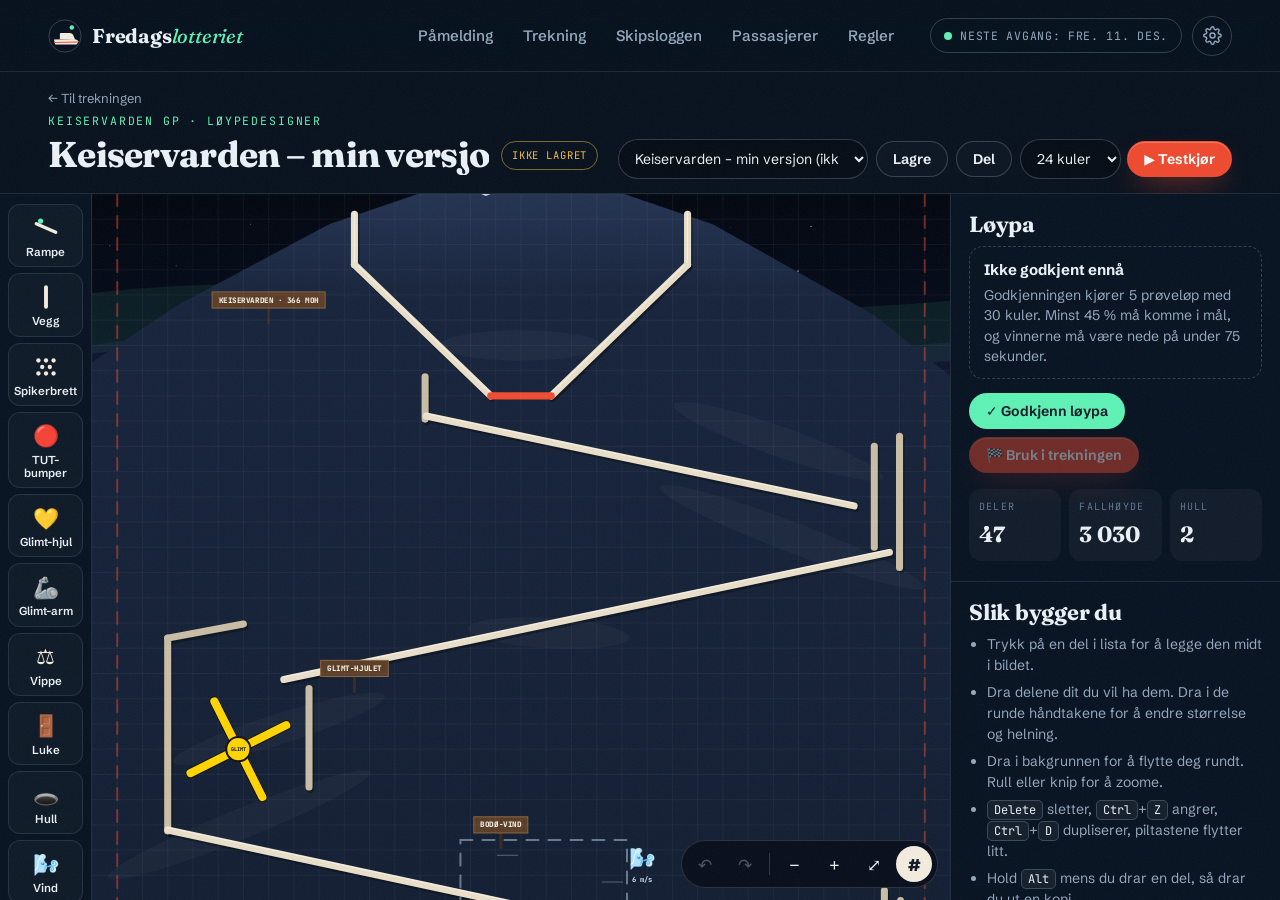
==== designer.html @ 79f38fd7 "Glimt-armen, hjul i takt, hjul uten nav og ingen grenser på deler - Ingen grenser på antall deler i " ====
<!doctype html>
<html lang="nb">
<head>
<meta charset="utf-8">
<meta name="viewport" content="width=device-width, initial-scale=1">
<title>Løypedesigner · Fredagslotteriet</title>
<meta name="theme-color" content="#07111d">
<link rel="icon" href="data:image/svg+xml,%3Csvg xmlns='http://www.w3.org/2000/svg' viewBox='0 0 64 64'%3E%3Crect width='64' height='64' rx='16' fill='%2307111d'/%3E%3Cpath d='M8 40 L52 39 Q58 40 60 44 L56 50 L10 50 Z' fill='%23f3ecdf'/%3E%3Cpath d='M20 39 L20 28 Q20 26 22 26 L42 26 Q46 26 49 30 L52 39 Z' fill='%23f3ecdf'/%3E%3Cpath d='M8 45 L59 44 L58 46 L8 47 Z' fill='%23ee4a2f'/%3E%3Ccircle cx='46' cy='15' r='5' fill='%235ef2b5'/%3E%3C/svg%3E">
<link rel="preconnect" href="https://fonts.googleapis.com">
<link rel="preconnect" href="https://fonts.gstatic.com" crossorigin>
<link rel="stylesheet" href="https://fonts.googleapis.com/css2?family=Fraunces:ital,opsz,wght,SOFT,WONK@0,9..144,100..900,0..100,0..1;1,9..144,100..900,0..100,0..1&family=JetBrains+Mono:wght@400;500;700&family=Schibsted+Grotesk:ital,wght@0,400..900;1,400..900&display=swap">
<link rel="stylesheet" href="css/base.css?v=11">
<link rel="stylesheet" href="css/designer.css?v=11">
</head>
<body data-page="designer">
<div class="grain" aria-hidden="true"></div>
<header class="topbar" id="topbar"></header>

<main class="dz-page">
  <div class="dz-bar">
    <div class="dz-title">
      <a class="dz-back" href="trekning.html">← Til trekningen</a>
      <p class="eyebrow">Keiservarden GP · løypedesigner</p>
      <div class="dz-name-row">
        <input class="dz-name" id="dzName" type="text" maxlength="40" spellcheck="false" autocomplete="off" aria-label="Navn på løypa">
        <span class="dz-state" id="dzState"></span>
      </div>
    </div>
    <div class="dz-acts">
      <select class="dz-select dz-open" id="dzOpen" aria-label="Åpne en løype"></select>
      <button class="btn btn-ghost btn-small" id="dzSave" type="button">Lagre</button>
      <button class="btn btn-ghost btn-small" id="dzShare" type="button">Del</button>
      <span class="dz-run">
        <select class="dz-select" id="dzN" aria-label="Antall kuler i testkjøringen"><option value="12">12 kuler</option><option value="24" selected>24 kuler</option><option value="40">40 kuler</option><option value="60">60 kuler</option></select>
        <button class="btn btn-primary btn-small" id="dzTest" type="button">▶ Testkjør</button>
      </span>
    </div>
  </div>

  <div class="dz-main">
    <nav class="dz-pal" id="dzPal" aria-label="Deler du kan legge til"></nav>
    <div class="dz-stage" id="dzStage">
      <canvas class="dz-canvas" id="dzCanvas" aria-label="Løypa – dra for å flytte deler"></canvas>
      <div class="dz-hud" id="dzHud" hidden></div>
      <div class="dz-tools" role="toolbar" aria-label="Verktøy">
        <button type="button" class="dz-tb" id="dzUndo" title="Angre (Ctrl+Z)" aria-label="Angre">↶</button>
        <button type="button" class="dz-tb" id="dzRedo" title="Gjør om (Ctrl+Y)" aria-label="Gjør om">↷</button>
        <span class="dz-tsep" aria-hidden="true"></span>
        <button type="button" class="dz-tb" data-z="out" title="Zoom ut" aria-label="Zoom ut">−</button>
        <button type="button" class="dz-tb" data-z="in" title="Zoom inn" aria-label="Zoom inn">+</button>
        <button type="button" class="dz-tb" data-z="fit" title="Vis hele løypa" aria-label="Vis hele løypa">⤢</button>
        <button type="button" class="dz-tb is-on" id="dzSnap" title="Fest til rutenett" aria-label="Fest til rutenett" aria-pressed="true">#</button>
      </div>
      <div class="dz-msg" id="dzMsg" hidden></div>
    </div>
    <aside class="dz-panel" id="dzPanel" aria-live="polite"></aside>
  </div>
</main>

<dialog class="dlg" id="shareDlg"><form method="dialog" class="dlg-body">
  <h3>Del løypa</h3>
  <p class="dz-dlg-p">Send lenken til en kollega. Den åpner løypa i løypedesigneren, og de kan lagre sin egen kopi.</p>
  <label class="field"><span class="field-label">Lenke til «<span id="shareName"></span>»</span><textarea class="field-input dz-code" id="shareCode" rows="3" readonly></textarea></label>
  <div class="dlg-btns dz-dlg-btns"><button type="button" class="btn btn-primary btn-small" id="shareCopy">Kopier lenken</button></div>
  <h4 class="dz-dlg-h">Åpne en løype du har fått</h4>
  <label class="field"><span class="field-label">Lim inn lenke eller kode</span><textarea class="field-input dz-code" id="importCode" rows="3" placeholder="…#l=KGP1.…"></textarea></label>
  <div class="dlg-btns"><button class="btn btn-ghost btn-small" value="cancel" type="submit" formnovalidate>Lukk</button><button type="button" class="btn btn-ghost btn-small" id="importGo">Åpne løypa</button></div>
</form></dialog>

<script src="js/util.js?v=11" defer></script>
<script src="js/store.js?v=11" defer></script>
<script src="js/events.js?v=11" defer></script>
<script src="js/keiser-physics.js?v=11" defer></script>
<script src="js/keiser-draw.js?v=11" defer></script>
<script src="js/shell.js?v=11" defer></script>
<script src="js/pages/designer.js?v=11" defer></script>
</body>
</html>
---- css/base.css ----
/* ==========================================================================
   Fredagslotteriet – felles: tokens, typografi, knapper, skjema, toppmeny, sidehoder, bunntekst, dialoger
   ========================================================================== */
:root {
  --bg: #07111d;
  --bg-2: #0b1a2a;
  --bg-3: #10233a;
  --line: rgba(201, 222, 240, .12);
  --line-2: rgba(201, 222, 240, .22);
  --text: #eaf1f7;
  --muted: #93a8bd;
  --dim: #5f7891;
  --paper: #f3ecdf;
  --paper-2: #e6dcc8;
  --ink: #0f1b29;
  --ink-2: #4a5866;
  --red: #ee4a2f;
  --red-2: #c9381f;
  --sun: #f6bd47;
  --aurora: #5ef2b5;
  --aurora-2: #8a7dff;
  --rose: #f29b8f;
  --ok: #3fd69a;
  --paid: #15905d;
  --r: 18px;
  --ff-display: "Fraunces", "Iowan Old Style", Georgia, serif;
  --ff-ui: "Schibsted Grotesk", "Segoe UI", system-ui, sans-serif;
  --ff-mono: "JetBrains Mono", ui-monospace, "Cascadia Mono", Consolas, monospace;
  --ease-out: cubic-bezier(.16, 1, .3, 1);
  --wrap: 1240px;
  --gutter: clamp(16px, 4vw, 48px);
  --top: 72px;
  color-scheme: dark;
}
@media (max-width: 820px) { :root { --top: 112px; } }

*, *::before, *::after { box-sizing: border-box; }
html { -webkit-text-size-adjust: 100%; scroll-padding-top: calc(var(--top) + 12px); }
body { margin: 0; min-height: 100vh; display: flex; flex-direction: column; background: var(--bg); color: var(--text); font-family: var(--ff-ui); font-size: 17px; line-height: 1.55; -webkit-font-smoothing: antialiased; overflow-x: hidden; }
main { flex: 1; }
img, svg { display: block; max-width: 100%; }
button, input, select, textarea { font: inherit; color: inherit; }
button { cursor: pointer; }
a { color: inherit; }
code { font-family: var(--ff-mono); font-size: .9em; }
::selection { background: var(--aurora); color: var(--ink); }
:focus-visible { outline: 2px solid var(--aurora); outline-offset: 3px; border-radius: 6px; }
[hidden] { display: none !important; }

.grain { position: fixed; inset: 0; z-index: 100; pointer-events: none; opacity: .05; background-image: url("data:image/svg+xml,%3Csvg xmlns='http://www.w3.org/2000/svg' width='180' height='180'%3E%3Cfilter id='n'%3E%3CfeTurbulence type='fractalNoise' baseFrequency='.85' numOctaves='2' stitchTiles='stitch'/%3E%3C/filter%3E%3Crect width='100%25' height='100%25' filter='url(%23n)'/%3E%3C/svg%3E"); }
.wrap { width: 100%; max-width: var(--wrap); margin: 0 auto; padding: 0 var(--gutter); }
.wrap-narrow { max-width: 920px; }

/* ---------- Knapper ---------- */
.btn { display: inline-flex; align-items: center; justify-content: center; gap: 10px; padding: 14px 22px; border-radius: 999px; border: 1px solid transparent; font-weight: 650; font-size: 16px; line-height: 1; text-decoration: none; white-space: nowrap; transition: transform .25s var(--ease-out), background .2s, color .2s, border-color .2s, box-shadow .2s; }
.btn:active { transform: translateY(1px) scale(.98); }
.btn-primary { background: var(--red); color: #fff; box-shadow: 0 12px 30px -12px rgba(238, 74, 47, .8), inset 0 1px 0 rgba(255, 255, 255, .25); }
.btn-primary:hover { background: #ff5b3e; transform: translateY(-2px); }
.btn-ghost { border-color: var(--line-2); background: rgba(255, 255, 255, .02); }
.btn-ghost:hover { border-color: var(--text); background: rgba(255, 255, 255, .06); }
.btn-aurora { background: var(--aurora); color: var(--ink); }
.btn-aurora:hover { background: #8ff7cd; }
.btn-block { width: 100%; }
.btn-small { padding: 10px 16px; font-size: 14px; }
.btn[disabled] { opacity: .45; pointer-events: none; }
.link-btn { background: none; border: 0; padding: 4px 0; color: var(--muted); font-size: 14px; text-decoration: underline; text-underline-offset: 3px; text-decoration-color: var(--line-2); }
.link-btn:hover { color: var(--text); }
.link-btn.danger:hover { color: var(--red); }

/* ---------- Skjema ---------- */
.card { background: linear-gradient(180deg, rgba(255, 255, 255, .045), rgba(255, 255, 255, .015)); border: 1px solid var(--line); border-radius: var(--r); padding: 24px; }
.field { display: block; border: 0; padding: 0; margin: 0 0 20px; min-width: 0; }
.field-label { display: block; margin-bottom: 8px; padding: 0; font-family: var(--ff-mono); font-size: 11.5px; letter-spacing: .14em; text-transform: uppercase; color: var(--muted); }
.field-input { width: 100%; padding: 13px 15px; border-radius: 12px; border: 1px solid var(--line-2); background: rgba(0, 0, 0, .25); font-size: 17px; outline: none; transition: border-color .2s, box-shadow .2s; }
.field-input:focus { border-color: var(--aurora); box-shadow: 0 0 0 4px rgba(94, 242, 181, .15); }
.field-input::placeholder { color: var(--dim); }
.field-input.shake { animation: inputShake .4s; border-color: var(--red); }
@keyframes inputShake { 20%, 60% { transform: translateX(-6px); } 40%, 80% { transform: translateX(6px); } }
.seg { display: flex; padding: 3px; border-radius: 999px; background: rgba(15, 27, 41, .08); }
.seg button { min-width: 34px; padding: 6px 11px; border: 0; border-radius: 999px; background: transparent; font-family: var(--ff-mono); font-size: 13px; font-weight: 700; color: var(--ink-2); }
.seg button.on { background: var(--ink); color: var(--paper); }
.x-btn { width: 34px; height: 34px; display: grid; place-items: center; border: 0; border-radius: 50%; background: transparent; color: var(--muted); font-size: 20px; line-height: 1; }
.x-btn:hover { background: rgba(238, 74, 47, .14); color: var(--red); }
.av { display: grid; place-items: center; flex: none; width: 22px; height: 22px; border-radius: 50%; color: #fff; font-family: var(--ff-mono); font-size: 10px; font-weight: 700; text-shadow: 0 1px 1px rgba(0, 0, 0, .25); }

/* ---------- Toppmeny ---------- */
.topbar { position: fixed; inset: 0 0 auto 0; z-index: 50; min-height: var(--top); display: flex; align-items: center; gap: 22px; padding: 12px var(--gutter); border-bottom: 1px solid transparent; transition: background .3s, border-color .3s; }
.topbar.is-scrolled, body:not([data-page="hjem"]) .topbar { background: rgba(7, 17, 29, .82); -webkit-backdrop-filter: blur(14px) saturate(1.3); backdrop-filter: blur(14px) saturate(1.3); border-color: var(--line); }
.brand { display: flex; align-items: center; gap: 10px; flex: none; text-decoration: none; font-family: var(--ff-display); font-weight: 700; font-size: 20px; letter-spacing: -.01em; color: var(--text); }
.brand em { font-style: italic; font-weight: 450; color: var(--aurora); }
.brand-mark { width: 34px; height: 34px; color: var(--text); }
.nav { display: flex; gap: 2px; margin-left: auto; }
.nav a { padding: 9px 14px; border-radius: 999px; text-decoration: none; font-size: 15px; font-weight: 550; color: var(--muted); white-space: nowrap; transition: color .2s, background .2s; }
.nav a:hover { color: var(--text); background: rgba(255, 255, 255, .07); }
.nav a.is-active { color: var(--ink); background: var(--paper); }
.topbar-right { display: flex; align-items: center; gap: 10px; flex: none; }
.next-pill { display: flex; align-items: center; gap: 8px; padding: 8px 13px; border: 1px solid var(--line-2); border-radius: 999px; font-family: var(--ff-mono); font-size: 11.5px; letter-spacing: .06em; text-transform: uppercase; color: var(--muted); white-space: nowrap; }
.next-pill .dot { width: 8px; height: 8px; border-radius: 50%; background: var(--aurora); animation: pulse 2s infinite; }
.next-pill.is-today { color: var(--text); border-color: rgba(94, 242, 181, .5); }
@keyframes pulse { 0% { box-shadow: 0 0 0 0 rgba(94, 242, 181, .55); } 70% { box-shadow: 0 0 0 10px rgba(94, 242, 181, 0); } 100% { box-shadow: 0 0 0 0 rgba(94, 242, 181, 0); } }
.icon-btn { width: 40px; height: 40px; display: grid; place-items: center; border-radius: 50%; border: 1px solid var(--line-2); background: transparent; color: var(--muted); transition: color .2s, border-color .2s, transform .4s var(--ease-out); }
.icon-btn:hover { color: var(--text); border-color: var(--text); transform: rotate(45deg); }
@media (max-width: 1180px) { .next-pill { display: none; } }
@media (max-width: 820px) {
  .topbar { flex-wrap: wrap; gap: 8px 12px; padding-bottom: 10px; }
  .topbar-right { margin-left: auto; }
  .nav { order: 3; width: calc(100% + var(--gutter) * 2); margin: 0 calc(var(--gutter) * -1); padding: 0 var(--gutter); overflow-x: auto; scrollbar-width: none; }
  .nav::-webkit-scrollbar { display: none; }
  .nav a { padding: 8px 12px; font-size: 14.5px; }
}

/* ---------- Sidehoder ---------- */
.page { padding: calc(var(--top) + clamp(28px, 5vw, 64px)) 0 clamp(56px, 8vw, 96px); }
.page-head { margin-bottom: clamp(26px, 4vw, 44px); max-width: 760px; }
.eyebrow { margin: 0 0 14px; font-family: var(--ff-mono); font-size: 12.5px; letter-spacing: .16em; text-transform: uppercase; color: var(--aurora); }
.page-title { margin: 0; font-family: var(--ff-display); font-weight: 750; font-size: clamp(44px, 7vw, 92px); line-height: .92; letter-spacing: -.035em; font-variation-settings: "opsz" 144, "SOFT" 20; }
.page-title em { font-style: italic; font-weight: 350; color: var(--aurora); font-variation-settings: "opsz" 144, "SOFT" 100, "WONK" 1; }
.page-lede { margin: 18px 0 0; max-width: 56ch; font-size: clamp(16px, 1.5vw, 19px); color: var(--muted); }
.page-lede b { color: var(--text); }
.page-lede a { color: var(--aurora); text-underline-offset: 3px; }
.empty { padding: 32px 24px; margin-bottom: 18px; text-align: center; border: 1px dashed var(--line-2); border-radius: var(--r); color: var(--muted); }
.empty b { display: block; margin-bottom: 4px; font-family: var(--ff-display); font-size: 24px; font-weight: 600; color: var(--text); }
.empty a { color: var(--aurora); }
.empty-small { padding: 18px; font-size: 14px; }

/* ---------- Bunntekst ---------- */
.footer { padding: 56px 0 36px; border-top: 1px solid var(--line); overflow: hidden; }
.footer-mark { margin: 0; font-family: var(--ff-display); font-weight: 800; font-size: clamp(50px, 12vw, 180px); line-height: .82; letter-spacing: -.05em; white-space: nowrap; color: transparent; -webkit-text-stroke: 1.5px rgba(234, 241, 247, .18); }
.footer-row { display: flex; flex-wrap: wrap; justify-content: space-between; gap: 20px; margin-top: 30px; font-size: 14px; color: var(--dim); }
.footer-row p { margin: 0; max-width: 46ch; }

/* ---------- Dialoger & toasts ---------- */
.dlg { padding: 0; width: min(580px, calc(100vw - 32px)); border: 1px solid var(--line-2); border-radius: 22px; background: var(--bg-2); color: var(--text); box-shadow: 0 40px 100px -20px rgba(0, 0, 0, .85); }
.dlg::backdrop { background: rgba(3, 8, 14, .72); -webkit-backdrop-filter: blur(6px); backdrop-filter: blur(6px); }
.dlg[open] { animation: dlgIn .35s var(--ease-out); }
@keyframes dlgIn { from { opacity: 0; transform: translateY(14px) scale(.98); } }
.dlg-body { padding: 28px; }
.dlg h3 { margin: 0 0 22px; font-family: var(--ff-display); font-size: 32px; line-height: 1; letter-spacing: -.02em; }
.dlg-grid { display: grid; grid-template-columns: 1fr 1fr; gap: 0 16px; }
.field-wide { grid-column: 1 / -1; }
.check { display: flex; gap: 12px; align-items: flex-start; margin-bottom: 12px; color: var(--muted); cursor: pointer; }
.check input { width: 20px; height: 20px; margin: 2px 0 0; accent-color: var(--aurora); flex: none; }
.dlg-foot { display: flex; flex-wrap: wrap; justify-content: space-between; align-items: center; gap: 16px; margin-top: 10px; }
.dlg-btns { display: flex; gap: 10px; justify-content: flex-end; }
.dlg-small { width: min(440px, calc(100vw - 32px)); }
.dlg-small p { margin: -8px 0 24px; color: var(--muted); }
@media (max-width: 520px) { .dlg-grid { grid-template-columns: 1fr; } }
.toasts { position: fixed; left: 50%; bottom: 24px; z-index: 200; transform: translateX(-50%); display: flex; flex-direction: column; align-items: center; gap: 8px; width: max-content; max-width: calc(100vw - 32px); pointer-events: none; }
.toast { padding: 12px 18px; border-radius: 18px; background: var(--paper); color: var(--ink); font-weight: 650; font-size: 15px; text-align: center; box-shadow: 0 20px 40px -12px rgba(0, 0, 0, .6); animation: toastIn .4s var(--ease-out); }
.toast.out { animation: toastOut .3s ease forwards; }
@keyframes toastIn { from { opacity: 0; transform: translateY(16px) scale(.96); } }
@keyframes toastOut { to { opacity: 0; transform: translateY(8px); } }

/* Animasjoner som deles av spillet og forsiden */
.aurora { position: absolute; left: -20%; width: 140%; height: 46%; filter: blur(36px); opacity: .7; will-change: transform, opacity; pointer-events: none; }
.aurora.a1 { top: 4%; background: radial-gradient(55% 55% at 30% 60%, rgba(94, 242, 181, .8), transparent 70%), radial-gradient(40% 40% at 68% 42%, rgba(94, 242, 181, .45), transparent 70%); animation: aur1 19s ease-in-out infinite alternate; }
.aurora.a2 { top: -2%; background: radial-gradient(45% 50% at 72% 50%, rgba(138, 125, 255, .55), transparent 70%), radial-gradient(35% 45% at 18% 40%, rgba(80, 200, 255, .3), transparent 70%); animation: aur2 26s ease-in-out infinite alternate; }
.aurora.a3 { top: 10%; height: 34%; filter: blur(5px); opacity: .45; background: repeating-linear-gradient(90deg, rgba(94, 242, 181, 0) 0 16px, rgba(130, 255, 205, .38) 16px 19px, rgba(94, 242, 181, 0) 19px 34px); -webkit-mask-image: radial-gradient(60% 60% at 40% 55%, #000 30%, transparent 75%); mask-image: radial-gradient(60% 60% at 40% 55%, #000 30%, transparent 75%); animation: aur3 13s ease-in-out infinite alternate; }
@keyframes aur1 { 0% { transform: translate3d(-5%, 0, 0) skewX(-10deg) scaleY(.85); } 100% { transform: translate3d(6%, 4%, 0) skewX(12deg) scaleY(1.15); } }
@keyframes aur2 { 0% { transform: translate3d(6%, 2%, 0) skewX(8deg) scaleY(1.1); opacity: .45; } 100% { transform: translate3d(-6%, 0, 0) skewX(-10deg) scaleY(.9); opacity: .75; } }
@keyframes aur3 { 0% { transform: translate3d(-6%, 0, 0) skewX(-22deg) scaleY(.8); opacity: .25; } 100% { transform: translate3d(6%, 3%, 0) skewX(14deg) scaleY(1.25); opacity: .6; } }
/* SVG-detaljer på hurtigbåten (brukes både på forsiden og i spillet) */
.b-name { font: 700 13px var(--ff-mono); letter-spacing: .3em; fill: #132539; }
.b-port { font: 700 9px var(--ff-mono); letter-spacing: .2em; fill: #132539; opacity: .7; }
.b-flag { transform-box: fill-box; transform-origin: left center; animation: flag 1.3s ease-in-out infinite alternate; }
@keyframes flag { from { transform: skewY(-5deg) scaleX(.94); } to { transform: skewY(4deg) scaleX(1); } }
.b-radar { transform-box: fill-box; transform-origin: center; animation: radar 2.6s linear infinite; }
@keyframes radar { 0% { transform: scaleX(1); } 25% { transform: scaleX(.08); } 50% { transform: scaleX(1); } 75% { transform: scaleX(.08); } 100% { transform: scaleX(1); } }
.b-blink { animation: blink 1.8s steps(1) infinite; }
@keyframes blink { 50% { opacity: .15; } }
.twinkle { animation: twinkle 3.2s ease-in-out infinite; }
@keyframes twinkle { 50% { opacity: .2; } }
.wake-dash { animation: wakeDash .9s linear infinite; }
@keyframes wakeDash { to { stroke-dashoffset: 60; } }
.fig-ini { font: 700 11px var(--ff-mono); letter-spacing: -.02em; }
.swim-arm { transform-box: fill-box; transform-origin: 0% 100%; animation: swimWave .45s ease-in-out infinite alternate; }
@keyframes swimWave { from { transform: rotate(-18deg); } to { transform: rotate(16deg); } }
@keyframes rowIn { from { opacity: 0; transform: translateY(-10px) scale(.98); } }

@media (prefers-reduced-motion: reduce) {
  .aurora, .next-pill .dot { animation: none !important; }
}
---- css/designer.css ----
/* ==========================================================================
   Løypedesigneren for Keiservarden GP: verktøylinje, delepalett, lerret, panel
   ========================================================================== */
.dz-page { display: flex; flex-direction: column; height: 100vh; height: 100dvh; min-height: 0; max-height: 100vh; max-height: 100dvh; padding-top: var(--top); }
.dz-bar { flex: none; display: flex; flex-wrap: wrap; align-items: flex-end; justify-content: space-between; gap: 12px 20px; padding: 12px var(--gutter) 14px; border-bottom: 1px solid var(--line); }
.dz-title { flex: 1 1 320px; min-width: 0; }
.dz-back { display: inline-block; margin-bottom: 4px; font-size: 13px; color: var(--muted); text-decoration: none; }
.dz-back:hover { color: var(--text); }
.dz-title .eyebrow { margin: 0 0 2px; font-size: 11.5px; }
.dz-name-row { display: flex; align-items: center; gap: 12px; min-width: 0; }
.dz-name { flex: 0 1 auto; min-width: 0; width: min(100%, 540px); padding: 2px 0; border: 0; border-bottom: 2px dashed transparent; background: transparent; font-family: var(--ff-display); font-size: clamp(24px, 2.8vw, 36px); font-weight: 750; letter-spacing: -.02em; line-height: 1.15; outline: none; }
.dz-name:hover { border-bottom-color: var(--line-2); }
.dz-name:focus { border-bottom-color: var(--aurora); }
.dz-state { flex: none; padding: 5px 10px; border-radius: 999px; border: 1px solid var(--line-2); font-family: var(--ff-mono); font-size: 10.5px; letter-spacing: .08em; text-transform: uppercase; color: var(--muted); white-space: nowrap; }
.dz-state.is-ok { border-color: rgba(94, 242, 181, .5); color: var(--aurora); }
.dz-state.is-dirty { border-color: rgba(246, 189, 71, .5); color: var(--sun); }
.dz-acts { display: flex; flex-wrap: wrap; align-items: center; gap: 8px; }
.dz-select { max-width: 250px; padding: 9px 12px; border-radius: 999px; border: 1px solid var(--line-2); background: rgba(0, 0, 0, .25); font-size: 14px; }
.dz-select option, .dz-select optgroup { background: var(--bg-2); color: var(--text); }
.dz-run { display: inline-flex; align-items: center; gap: 6px; }

.dz-main { flex: 1; min-height: 0; display: grid; grid-template-columns: 92px minmax(0, 1fr) 330px; grid-template-rows: minmax(0, 1fr); }
.dz-pal { min-height: 0; overflow-y: auto; display: flex; flex-direction: column; gap: 6px; padding: 10px 8px; border-right: 1px solid var(--line); background: #071221; scrollbar-width: thin; scrollbar-color: var(--line-2) transparent; }
.dz-pal button { display: flex; flex-direction: column; align-items: center; gap: 3px; padding: 8px 4px 7px; overflow-wrap: anywhere; text-align: center; border-radius: 12px; border: 1px solid var(--line); background: rgba(255, 255, 255, .03); color: var(--text); font-size: 11.5px; font-weight: 600; line-height: 1.15; transition: border-color .2s, background .2s, transform .2s; }
.dz-pal button:hover { border-color: var(--aurora); background: rgba(94, 242, 181, .08); }
.dz-pal button:active { transform: scale(.95); }
.dz-ico { display: grid; place-items: center; width: 30px; height: 30px; font-size: 21px; line-height: 1; color: var(--paper); }
.dz-ico svg, .dz-piece-ico svg { width: 26px; height: 26px; }

.dz-stage { position: relative; min-width: 0; min-height: 0; overflow: hidden; background: #02060f; }
.dz-canvas { position: absolute; inset: 0; width: 100%; height: 100%; touch-action: none; cursor: grab; }
.dz-tools { position: absolute; right: 12px; bottom: 12px; z-index: 3; display: flex; align-items: center; gap: 4px; padding: 5px; border-radius: 999px; background: rgba(3, 9, 20, .72); border: 1px solid rgba(255, 255, 255, .14); -webkit-backdrop-filter: blur(8px); backdrop-filter: blur(8px); }
.dz-tb { width: 36px; height: 36px; display: grid; place-items: center; border-radius: 50%; border: 0; background: transparent; color: var(--text); font-size: 17px; line-height: 1; }
.dz-tb:hover { background: rgba(255, 255, 255, .1); }
.dz-tb:disabled { opacity: .3; pointer-events: none; }
.dz-tb.is-on { background: var(--paper); color: var(--ink); font-weight: 800; }
.dz-tsep { width: 1px; height: 22px; margin: 0 2px; background: rgba(255, 255, 255, .16); }
.dz-hud { position: absolute; left: 12px; top: 12px; z-index: 3; display: flex; flex-wrap: wrap; align-items: center; gap: 6px; max-width: calc(100% - 24px); padding: 5px; border-radius: 22px; background: rgba(3, 9, 20, .78); border: 1px solid rgba(255, 255, 255, .14); -webkit-backdrop-filter: blur(8px); backdrop-filter: blur(8px); }
.dz-clock { min-width: 76px; padding: 0 10px; font-family: var(--ff-mono); font-size: 15px; font-weight: 700; color: var(--sun); font-variant-numeric: tabular-nums; }
.dz-speed { display: flex; padding: 2px; border-radius: 999px; background: rgba(255, 255, 255, .06); }
.dz-speed button, .dz-hb { padding: 7px 11px; border: 0; border-radius: 999px; background: transparent; color: var(--muted); font-family: var(--ff-mono); font-size: 12.5px; font-weight: 700; }
.dz-speed button.on, .dz-hb.on { background: var(--paper); color: var(--ink); }
.dz-hb { font-family: var(--ff-ui); font-size: 13px; color: var(--text); }
.dz-hb:hover:not(.on) { background: rgba(255, 255, 255, .1); }
.dz-msg { position: absolute; inset: 0; z-index: 4; display: grid; place-items: center; padding: 20px; background: rgba(2, 6, 15, .6); text-align: center; font-family: var(--ff-display); font-size: clamp(22px, 3vw, 32px); font-weight: 700; }

.dz-panel { min-height: 0; overflow-y: auto; border-left: 1px solid var(--line); background: #071221; scrollbar-width: thin; scrollbar-color: var(--line-2) transparent; }
.dz-sec { padding: 18px 18px 20px; border-bottom: 1px solid var(--line); }
.dz-sec-end { border-bottom: 0; }
.dz-h { margin: 0 0 10px; font-family: var(--ff-display); font-size: 22px; font-weight: 700; letter-spacing: -.01em; line-height: 1.1; }
.dz-piece { display: flex; gap: 12px; margin-bottom: 16px; }
.dz-piece-ico { flex: none; display: grid; place-items: center; width: 46px; height: 46px; border-radius: 14px; background: rgba(255, 255, 255, .06); font-size: 24px; line-height: 1; color: var(--paper); }
.dz-piece .dz-h { margin-bottom: 4px; }
.dz-piece p, .dz-note { margin: 0; font-size: 14px; line-height: 1.45; color: var(--muted); }
.dz-note { margin-bottom: 14px; }
.dz-field { display: block; margin: 0 0 14px; }
.dz-field > span { display: flex; justify-content: space-between; gap: 10px; margin-bottom: 6px; font-family: var(--ff-mono); font-size: 11px; letter-spacing: .12em; text-transform: uppercase; color: var(--muted); }
.dz-field output { color: var(--text); letter-spacing: 0; }
.dz-field input[type="range"] { width: 100%; accent-color: var(--aurora); }
.dz-field .field-input { padding: 10px 12px; font-size: 15px; }
.dz-seg { display: flex; padding: 3px; border-radius: 999px; background: rgba(255, 255, 255, .06); }
.dz-seg button { flex: 1; padding: 8px 10px; border: 0; border-radius: 999px; background: transparent; color: var(--muted); font-size: 14px; font-weight: 650; }
.dz-seg button.on { background: var(--paper); color: var(--ink); }
.dz-pos { margin: 0 0 14px; font-family: var(--ff-mono); font-size: 11.5px; line-height: 1.5; color: var(--dim); }
.dz-pos .warn { color: var(--sun); }
.dz-btns { display: flex; flex-wrap: wrap; gap: 8px; }
.dz-del:hover { border-color: var(--red); color: var(--red); }
.dz-check { position: relative; overflow: hidden; display: grid; gap: 4px; margin-bottom: 14px; padding: 12px 14px; border-radius: 14px; border: 1px dashed var(--line-2); font-size: 14px; line-height: 1.45; color: var(--muted); }
.dz-check b { font-size: 15px; color: var(--text); }
.dz-check.is-ok { border: 1px solid rgba(94, 242, 181, .45); background: rgba(94, 242, 181, .08); }
.dz-check.is-ok b { color: var(--aurora); }
.dz-check.is-bad { border: 1px solid rgba(238, 74, 47, .5); background: rgba(238, 74, 47, .08); }
.dz-check.is-bad b { color: #ff8a73; }
.dz-check.is-run { border-style: solid; border-color: rgba(94, 242, 181, .3); }
.dz-check i { position: absolute; left: 0; bottom: 0; height: 3px; width: calc(var(--p, 0) * 100%); background: var(--aurora); transition: width .3s; }
.dz-check a { color: var(--aurora); }
.dz-causes { display: flex; flex-wrap: wrap; gap: 6px; margin: -4px 0 14px; padding: 0; list-style: none; }
.dz-causes li { padding: 4px 9px; border-radius: 999px; background: rgba(255, 255, 255, .06); font-size: 12.5px; color: var(--muted); }
.dz-causes b { color: var(--text); }
.dz-facts { display: grid; grid-template-columns: repeat(3, 1fr); gap: 8px; margin: 16px 0 0; }
.dz-facts div, .dz-stats div { padding: 10px; border-radius: 12px; background: rgba(255, 255, 255, .04); }
.dz-facts dt { font-family: var(--ff-mono); font-size: 10px; letter-spacing: .12em; text-transform: uppercase; color: var(--dim); }
.dz-facts dd { margin: 2px 0 0; font-family: var(--ff-display); font-size: 22px; font-weight: 700; }
.dz-tips { margin: 0; padding-left: 18px; font-size: 14px; line-height: 1.5; color: var(--muted); }
.dz-tips li + li { margin-top: 6px; }
.dz-panel kbd { padding: 1px 6px; border-radius: 5px; border: 1px solid var(--line-2); background: rgba(255, 255, 255, .05); font-family: var(--ff-mono); font-size: 12px; color: var(--text); }
.dz-stats { display: grid; grid-template-columns: repeat(3, 1fr); gap: 8px; margin-bottom: 14px; }
.dz-stats div { text-align: center; }
.dz-stats b { display: block; font-family: var(--ff-display); font-size: 28px; line-height: 1.05; font-variant-numeric: tabular-nums; }
.dz-stats span { font-family: var(--ff-mono); font-size: 10.5px; letter-spacing: .1em; text-transform: uppercase; color: var(--muted); }
.dz-tlog { list-style: none; margin: 0 0 14px; padding: 0; display: grid; gap: 4px; max-height: 320px; overflow-y: auto; scrollbar-width: thin; }
.dz-tlog li { display: grid; grid-template-columns: 22px minmax(0, 1fr) auto; gap: 8px; padding: 6px 8px; border-radius: 8px; background: rgba(255, 255, 255, .03); font-size: 13px; line-height: 1.35; color: var(--muted); animation: rowIn .35s var(--ease-out); }
.dz-tlog b { color: var(--text); }
.dz-tlog small { font-family: var(--ff-mono); font-size: 11px; color: var(--dim); }
.dz-dlg-p { margin: -8px 0 18px; font-size: 15px; color: var(--muted); }
.dz-dlg-h { margin: 22px 0 12px; font-family: var(--ff-display); font-size: 22px; }
.dz-code { font-family: var(--ff-mono); font-size: 12px; resize: vertical; word-break: break-all; }
.dz-dlg-btns { margin-top: -8px; }

@media (max-width: 1100px) { .dz-main { grid-template-columns: 84px minmax(0, 1fr) 290px; } }
@media (max-width: 860px) {
  .dz-page { height: auto; min-height: 100vh; max-height: none; }
  .dz-main { grid-template-columns: minmax(0, 1fr); grid-template-rows: none; }
  .dz-pal { flex-direction: row; overflow-x: auto; overflow-y: hidden; padding: 8px; border-right: 0; border-bottom: 1px solid var(--line); scrollbar-width: none; }
  .dz-pal::-webkit-scrollbar { display: none; }
  .dz-pal button { flex: none; width: 74px; }
  .dz-stage { height: 62vh; min-height: 340px; }
  .dz-panel { border-left: 0; border-top: 1px solid var(--line); }
  .dz-acts { width: 100%; }
  .dz-open { flex: 1 1 100%; max-width: none; }
  .dz-run { margin-left: auto; }
}
@media (max-width: 520px) {
  .dz-name-row { flex-wrap: wrap; gap: 6px; }
  .dz-tools { right: 8px; bottom: 8px; gap: 2px; }
  .dz-tb { width: 32px; height: 32px; font-size: 15px; }
  .dz-hud { left: 8px; top: 8px; }
}
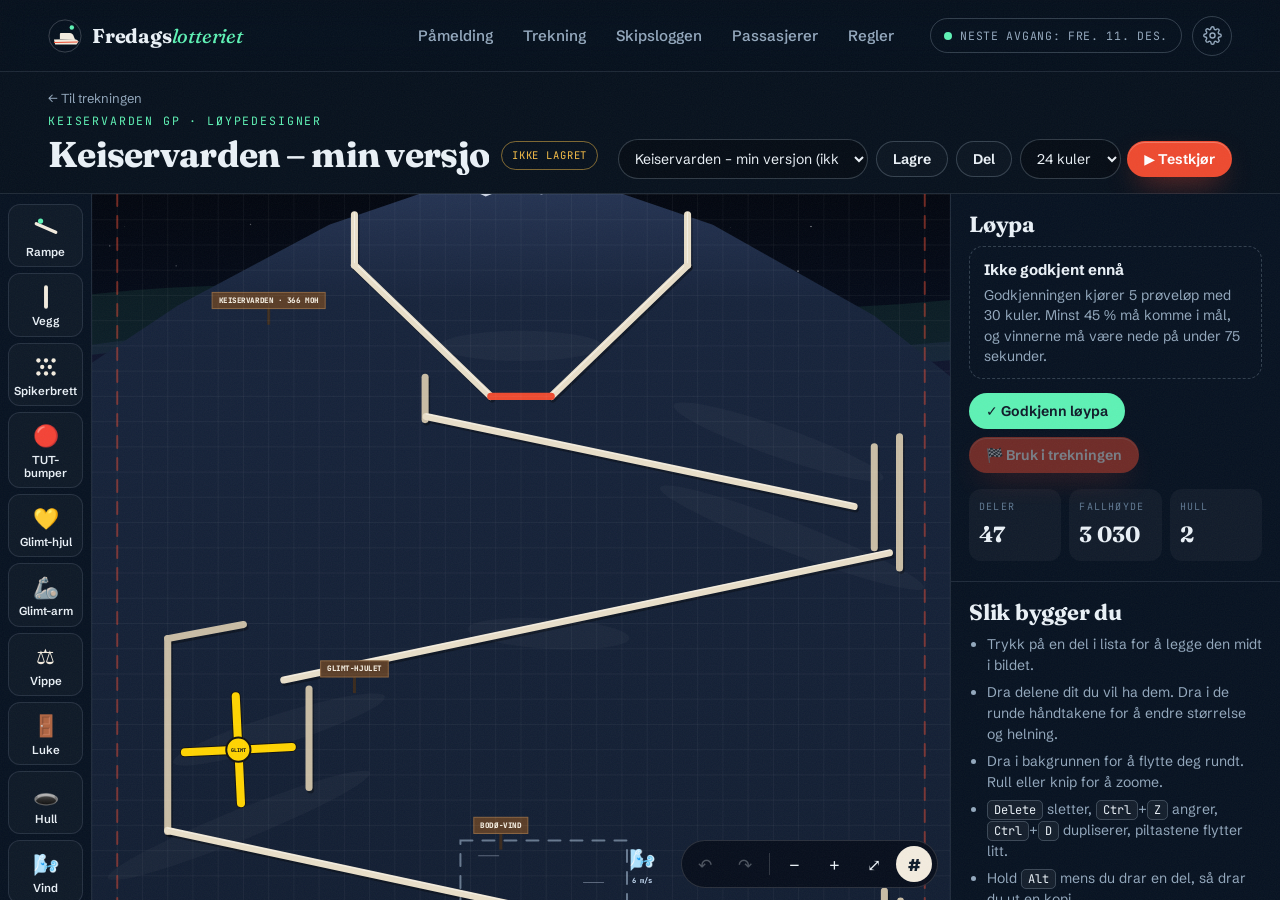
==== commit 9b27d7af: "Killfeed i Keiservarden GP og færre popups - Alle som ryker ut, havner i en killfeed øverst til vens" ====
--- a/designer.html
+++ b/designer.html
@@ -9,8 +9,8 @@
 <link rel="preconnect" href="https://fonts.googleapis.com">
 <link rel="preconnect" href="https://fonts.gstatic.com" crossorigin>
 <link rel="stylesheet" href="https://fonts.googleapis.com/css2?family=Fraunces:ital,opsz,wght,SOFT,WONK@0,9..144,100..900,0..100,0..1;1,9..144,100..900,0..100,0..1&family=JetBrains+Mono:wght@400;500;700&family=Schibsted+Grotesk:ital,wght@0,400..900;1,400..900&display=swap">
-<link rel="stylesheet" href="css/base.css?v=11">
-<link rel="stylesheet" href="css/designer.css?v=11">
+<link rel="stylesheet" href="css/base.css?v=12">
+<link rel="stylesheet" href="css/designer.css?v=12">
 </head>
 <body data-page="designer">
 <div class="grain" aria-hidden="true"></div>
@@ -67,12 +67,12 @@
   <div class="dlg-btns"><button class="btn btn-ghost btn-small" value="cancel" type="submit" formnovalidate>Lukk</button><button type="button" class="btn btn-ghost btn-small" id="importGo">Åpne løypa</button></div>
 </form></dialog>
 
-<script src="js/util.js?v=11" defer></script>
-<script src="js/store.js?v=11" defer></script>
-<script src="js/events.js?v=11" defer></script>
-<script src="js/keiser-physics.js?v=11" defer></script>
-<script src="js/keiser-draw.js?v=11" defer></script>
-<script src="js/shell.js?v=11" defer></script>
-<script src="js/pages/designer.js?v=11" defer></script>
+<script src="js/util.js?v=12" defer></script>
+<script src="js/store.js?v=12" defer></script>
+<script src="js/events.js?v=12" defer></script>
+<script src="js/keiser-physics.js?v=12" defer></script>
+<script src="js/keiser-draw.js?v=12" defer></script>
+<script src="js/shell.js?v=12" defer></script>
+<script src="js/pages/designer.js?v=12" defer></script>
 </body>
 </html>
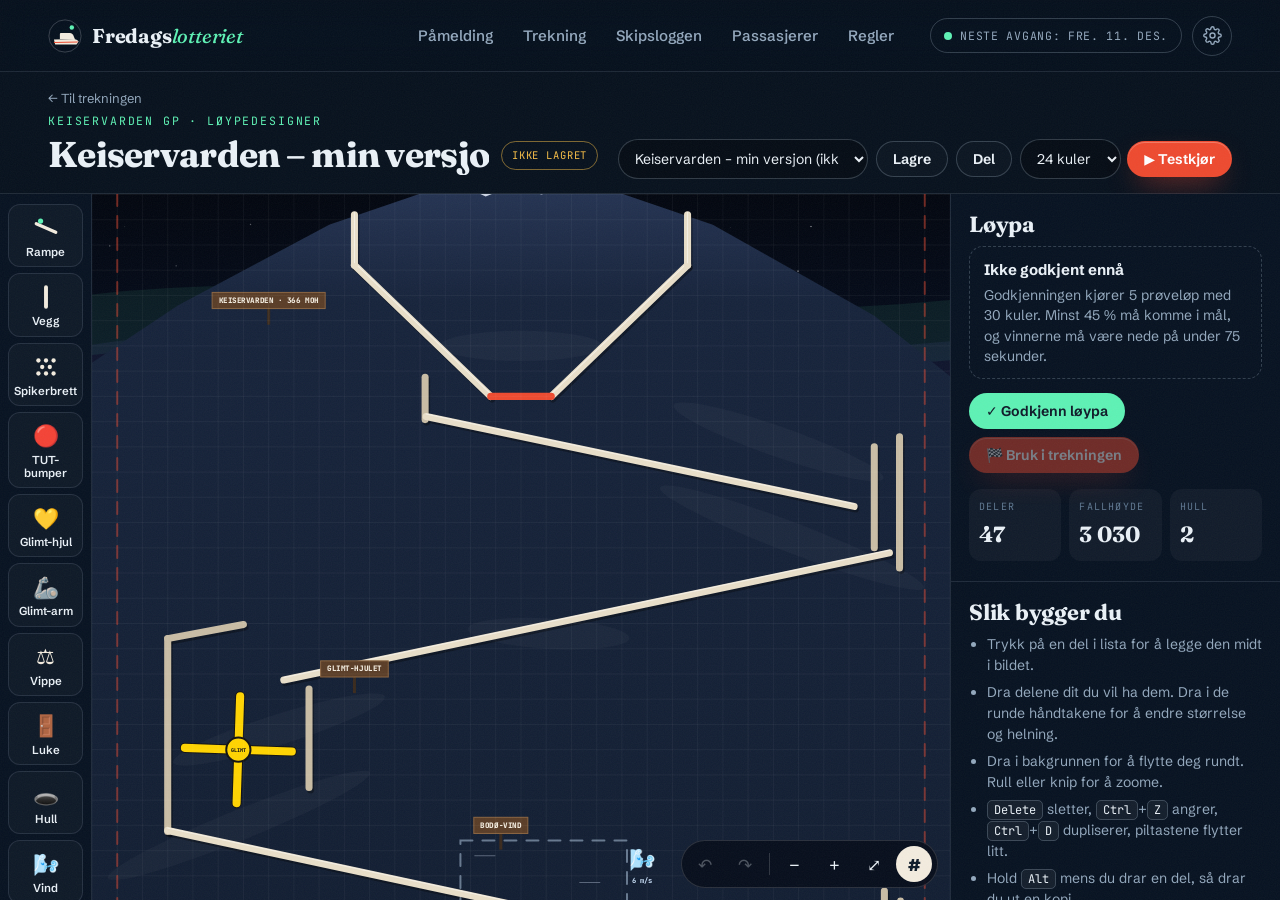
==== commit c0097e44: "Ny del: Sjefen med strålepistol - Sjefen står ved løypa og skyter grønne stråler på nærmeste kule ha" ====
--- a/designer.html
+++ b/designer.html
@@ -9,8 +9,8 @@
 <link rel="preconnect" href="https://fonts.googleapis.com">
 <link rel="preconnect" href="https://fonts.gstatic.com" crossorigin>
 <link rel="stylesheet" href="https://fonts.googleapis.com/css2?family=Fraunces:ital,opsz,wght,SOFT,WONK@0,9..144,100..900,0..100,0..1;1,9..144,100..900,0..100,0..1&family=JetBrains+Mono:wght@400;500;700&family=Schibsted+Grotesk:ital,wght@0,400..900;1,400..900&display=swap">
-<link rel="stylesheet" href="css/base.css?v=12">
-<link rel="stylesheet" href="css/designer.css?v=12">
+<link rel="stylesheet" href="css/base.css?v=13">
+<link rel="stylesheet" href="css/designer.css?v=13">
 </head>
 <body data-page="designer">
 <div class="grain" aria-hidden="true"></div>
@@ -67,12 +67,12 @@
   <div class="dlg-btns"><button class="btn btn-ghost btn-small" value="cancel" type="submit" formnovalidate>Lukk</button><button type="button" class="btn btn-ghost btn-small" id="importGo">Åpne løypa</button></div>
 </form></dialog>
 
-<script src="js/util.js?v=12" defer></script>
-<script src="js/store.js?v=12" defer></script>
-<script src="js/events.js?v=12" defer></script>
-<script src="js/keiser-physics.js?v=12" defer></script>
-<script src="js/keiser-draw.js?v=12" defer></script>
-<script src="js/shell.js?v=12" defer></script>
-<script src="js/pages/designer.js?v=12" defer></script>
+<script src="js/util.js?v=13" defer></script>
+<script src="js/store.js?v=13" defer></script>
+<script src="js/events.js?v=13" defer></script>
+<script src="js/keiser-physics.js?v=13" defer></script>
+<script src="js/keiser-draw.js?v=13" defer></script>
+<script src="js/shell.js?v=13" defer></script>
+<script src="js/pages/designer.js?v=13" defer></script>
 </body>
 </html>
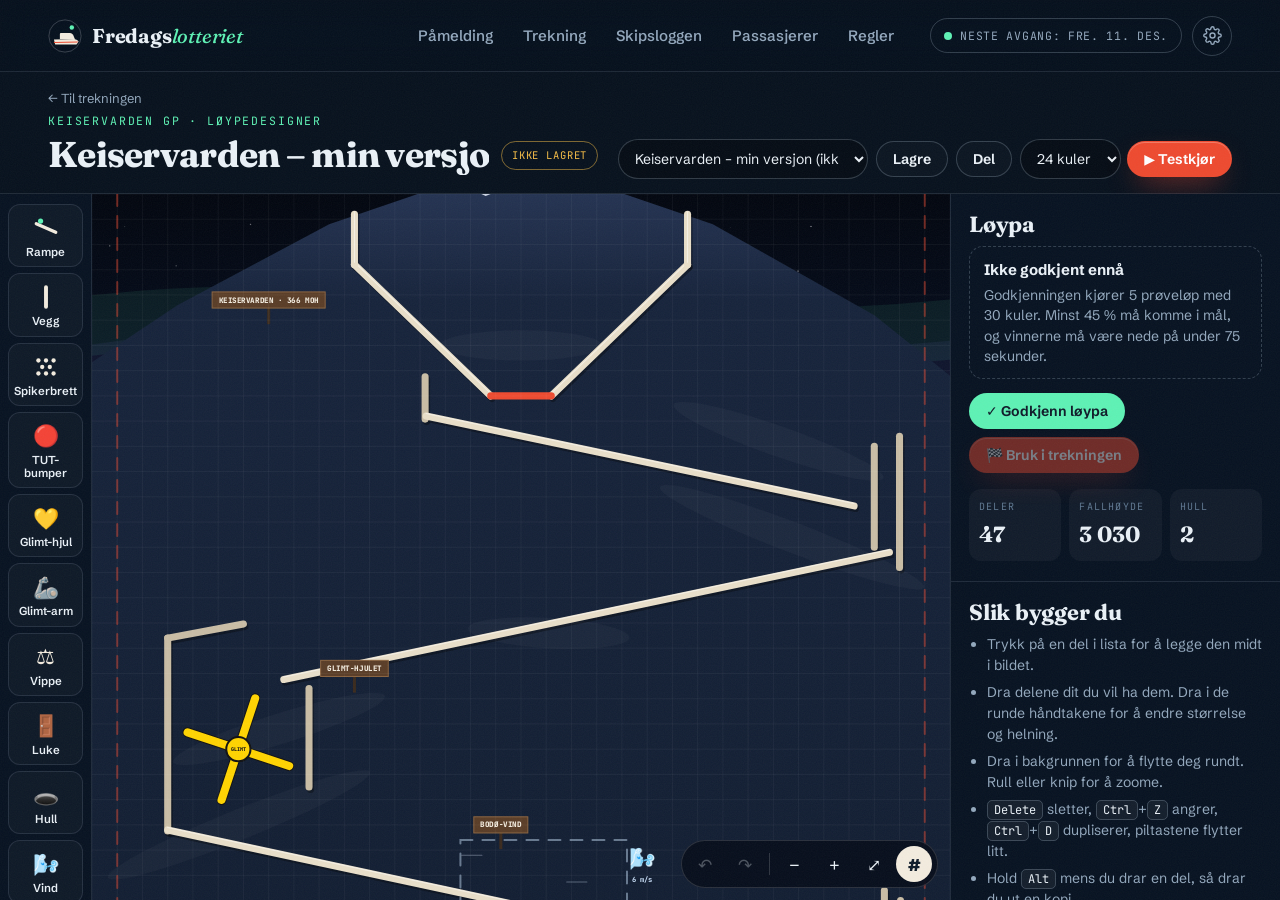
==== commit b249f3ee: "Sjefen: velg hvor hardt strålen dytter - Nytt felt «Kraft på strålen» (100–2400, standard 900) når s" ====
--- a/designer.html
+++ b/designer.html
@@ -9,8 +9,8 @@
 <link rel="preconnect" href="https://fonts.googleapis.com">
 <link rel="preconnect" href="https://fonts.gstatic.com" crossorigin>
 <link rel="stylesheet" href="https://fonts.googleapis.com/css2?family=Fraunces:ital,opsz,wght,SOFT,WONK@0,9..144,100..900,0..100,0..1;1,9..144,100..900,0..100,0..1&family=JetBrains+Mono:wght@400;500;700&family=Schibsted+Grotesk:ital,wght@0,400..900;1,400..900&display=swap">
-<link rel="stylesheet" href="css/base.css?v=13">
-<link rel="stylesheet" href="css/designer.css?v=13">
+<link rel="stylesheet" href="css/base.css?v=14">
+<link rel="stylesheet" href="css/designer.css?v=14">
 </head>
 <body data-page="designer">
 <div class="grain" aria-hidden="true"></div>
@@ -67,12 +67,12 @@
   <div class="dlg-btns"><button class="btn btn-ghost btn-small" value="cancel" type="submit" formnovalidate>Lukk</button><button type="button" class="btn btn-ghost btn-small" id="importGo">Åpne løypa</button></div>
 </form></dialog>
 
-<script src="js/util.js?v=13" defer></script>
-<script src="js/store.js?v=13" defer></script>
-<script src="js/events.js?v=13" defer></script>
-<script src="js/keiser-physics.js?v=13" defer></script>
-<script src="js/keiser-draw.js?v=13" defer></script>
-<script src="js/shell.js?v=13" defer></script>
-<script src="js/pages/designer.js?v=13" defer></script>
+<script src="js/util.js?v=14" defer></script>
+<script src="js/store.js?v=14" defer></script>
+<script src="js/events.js?v=14" defer></script>
+<script src="js/keiser-physics.js?v=14" defer></script>
+<script src="js/keiser-draw.js?v=14" defer></script>
+<script src="js/shell.js?v=14" defer></script>
+<script src="js/pages/designer.js?v=14" defer></script>
 </body>
 </html>
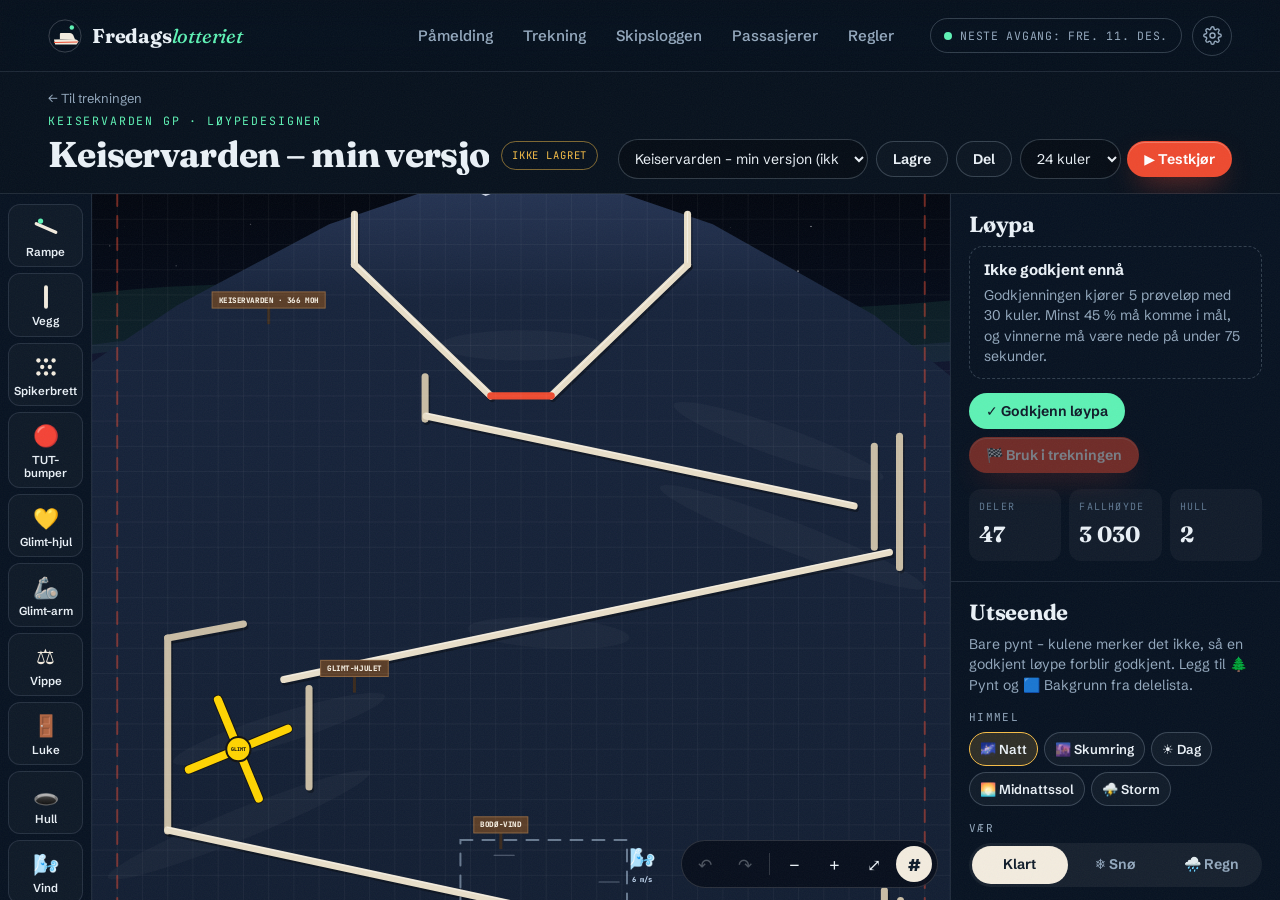
==== commit d355446c: "Oppdater CSS og HTML-filer for å reflektere nye versjoner av stilark og skript, samt legge til nye f" ====
--- a/designer.html
+++ b/designer.html
@@ -9,8 +9,8 @@
 <link rel="preconnect" href="https://fonts.googleapis.com">
 <link rel="preconnect" href="https://fonts.gstatic.com" crossorigin>
 <link rel="stylesheet" href="https://fonts.googleapis.com/css2?family=Fraunces:ital,opsz,wght,SOFT,WONK@0,9..144,100..900,0..100,0..1;1,9..144,100..900,0..100,0..1&family=JetBrains+Mono:wght@400;500;700&family=Schibsted+Grotesk:ital,wght@0,400..900;1,400..900&display=swap">
-<link rel="stylesheet" href="css/base.css?v=14">
-<link rel="stylesheet" href="css/designer.css?v=14">
+<link rel="stylesheet" href="css/base.css?v=15">
+<link rel="stylesheet" href="css/designer.css?v=15">
 </head>
 <body data-page="designer">
 <div class="grain" aria-hidden="true"></div>
@@ -67,12 +67,12 @@
   <div class="dlg-btns"><button class="btn btn-ghost btn-small" value="cancel" type="submit" formnovalidate>Lukk</button><button type="button" class="btn btn-ghost btn-small" id="importGo">Åpne løypa</button></div>
 </form></dialog>
 
-<script src="js/util.js?v=14" defer></script>
-<script src="js/store.js?v=14" defer></script>
-<script src="js/events.js?v=14" defer></script>
-<script src="js/keiser-physics.js?v=14" defer></script>
-<script src="js/keiser-draw.js?v=14" defer></script>
-<script src="js/shell.js?v=14" defer></script>
-<script src="js/pages/designer.js?v=14" defer></script>
+<script src="js/util.js?v=15" defer></script>
+<script src="js/store.js?v=15" defer></script>
+<script src="js/events.js?v=15" defer></script>
+<script src="js/keiser-physics.js?v=15" defer></script>
+<script src="js/keiser-draw.js?v=15" defer></script>
+<script src="js/shell.js?v=15" defer></script>
+<script src="js/pages/designer.js?v=15" defer></script>
 </body>
 </html>
--- a/css/designer.css
+++ b/css/designer.css
@@ -97,6 +97,47 @@
 .dz-code { font-family: var(--ff-mono); font-size: 12px; resize: vertical; word-break: break-all; }
 .dz-dlg-btns { margin-top: -8px; }
 
+/* flere valgt, grupper og deler på skinne */
+.dz-chips { display: flex; flex-wrap: wrap; gap: 6px; margin: 0 0 14px; padding: 0; list-style: none; }
+.dz-chips button, .dz-presets button, .dz-grp button { padding: 6px 10px; border-radius: 999px; border: 1px solid var(--line-2); background: rgba(255, 255, 255, .04); color: var(--text); font-size: 13px; font-weight: 600; }
+.dz-chips button:hover, .dz-presets button:hover, .dz-grp button:hover { border-color: var(--sun); background: rgba(246, 189, 71, .08); }
+.dz-grp { display: flex; flex-wrap: wrap; align-items: center; gap: 8px; margin: 0 0 14px; padding: 10px 12px; border-radius: 12px; background: rgba(246, 189, 71, .07); font-size: 14px; line-height: 1.4; color: var(--muted); }
+.dz-motion { margin: 2px 0 14px; padding-top: 14px; border-top: 1px solid var(--line); }
+.dz-presets { display: flex; flex-wrap: wrap; gap: 6px; }
+.dz-prog { display: grid; gap: 8px; margin: 0 0 10px; padding: 0; list-style: none; }
+.dz-step { padding: 9px 11px 10px; border-radius: 12px; border: 1px solid var(--line); background: rgba(255, 255, 255, .035); }
+.dz-step-h { display: flex; align-items: center; gap: 6px; margin-bottom: 4px; font-size: 14px; color: var(--muted); }
+.dz-step-h b { flex: none; display: grid; place-items: center; width: 22px; height: 22px; border-radius: 50%; background: rgba(246, 189, 71, .18); color: var(--sun); font-family: var(--ff-mono); font-size: 12px; }
+.dz-step-h output { font-family: var(--ff-mono); font-size: 13px; color: var(--text); white-space: nowrap; }
+.dz-step-t { flex: 1; min-width: 0; line-height: 1.35; }
+.dz-step-x { margin-left: auto; padding: 3px 7px; border: 0; border-radius: 8px; background: transparent; color: var(--dim); font-size: 14px; line-height: 1; }
+.dz-step-x + .dz-step-x { margin-left: 0; }
+.dz-step-x:hover:not(:disabled) { background: rgba(255, 255, 255, .08); color: var(--text); }
+.dz-step-x:disabled { opacity: .3; }
+.dz-step-x.on { background: rgba(246, 189, 71, .22); }
+.dz-step-r { display: grid; grid-template-columns: 30px minmax(0, 1fr); align-items: center; gap: 8px; font-family: var(--ff-mono); font-size: 10px; letter-spacing: .1em; text-transform: uppercase; color: var(--dim); }
+.dz-step input[type="range"] { width: 100%; accent-color: var(--sun); }
+.dz-step .dz-seg { margin-top: 6px; }
+.dz-step .dz-seg button { padding: 5px 8px; font-size: 13px; }
+.dz-step .warn { display: block; margin-top: 5px; font-size: 12.5px; color: var(--sun); }
+.dz-add { margin-bottom: 14px; }
+.dz-presets button.on { border-color: var(--sun); background: rgba(246, 189, 71, .16); }
+
+/* farger og pynt */
+.dz-swatches { display: flex; flex-wrap: wrap; gap: 6px; }
+.dz-swatches button { width: 26px; height: 26px; padding: 0; border-radius: 50%; border: 2px solid rgba(255, 255, 255, .18); background: var(--c); }
+.dz-swatches button:hover { transform: scale(1.12); }
+.dz-swatches button.on { border-color: var(--paper); box-shadow: 0 0 0 2px var(--sun); }
+.dz-swatches .dz-sw-std { width: auto; padding: 0 10px; border-radius: 999px; background: rgba(255, 255, 255, .05); color: var(--muted); font-size: 12px; font-weight: 650; }
+.dz-swatches .dz-sw-std.on { color: var(--text); }
+.dz-ownc { display: inline-flex; align-items: center; gap: 8px; margin-top: 8px; font-size: 13px; color: var(--muted); }
+.dz-ownc input[type="color"] { width: 38px; height: 26px; padding: 0; border: 1px solid var(--line-2); border-radius: 8px; background: transparent; }
+.dz-emojis { display: grid; grid-template-columns: repeat(8, 1fr); gap: 4px; margin-bottom: 8px; }
+.dz-emojis button { aspect-ratio: 1; padding: 0; border: 1px solid transparent; border-radius: 8px; background: rgba(255, 255, 255, .04); font-size: 18px; line-height: 1; }
+.dz-emojis button:hover { background: rgba(255, 255, 255, .1); }
+.dz-emojis button.on { border-color: var(--sun); background: rgba(246, 189, 71, .16); }
+.dz-ico-in { padding: 8px 12px; font-size: 15px; }
+
 @media (max-width: 1100px) { .dz-main { grid-template-columns: 84px minmax(0, 1fr) 290px; } }
 @media (max-width: 860px) {
   .dz-page { height: auto; min-height: 100vh; max-height: none; }
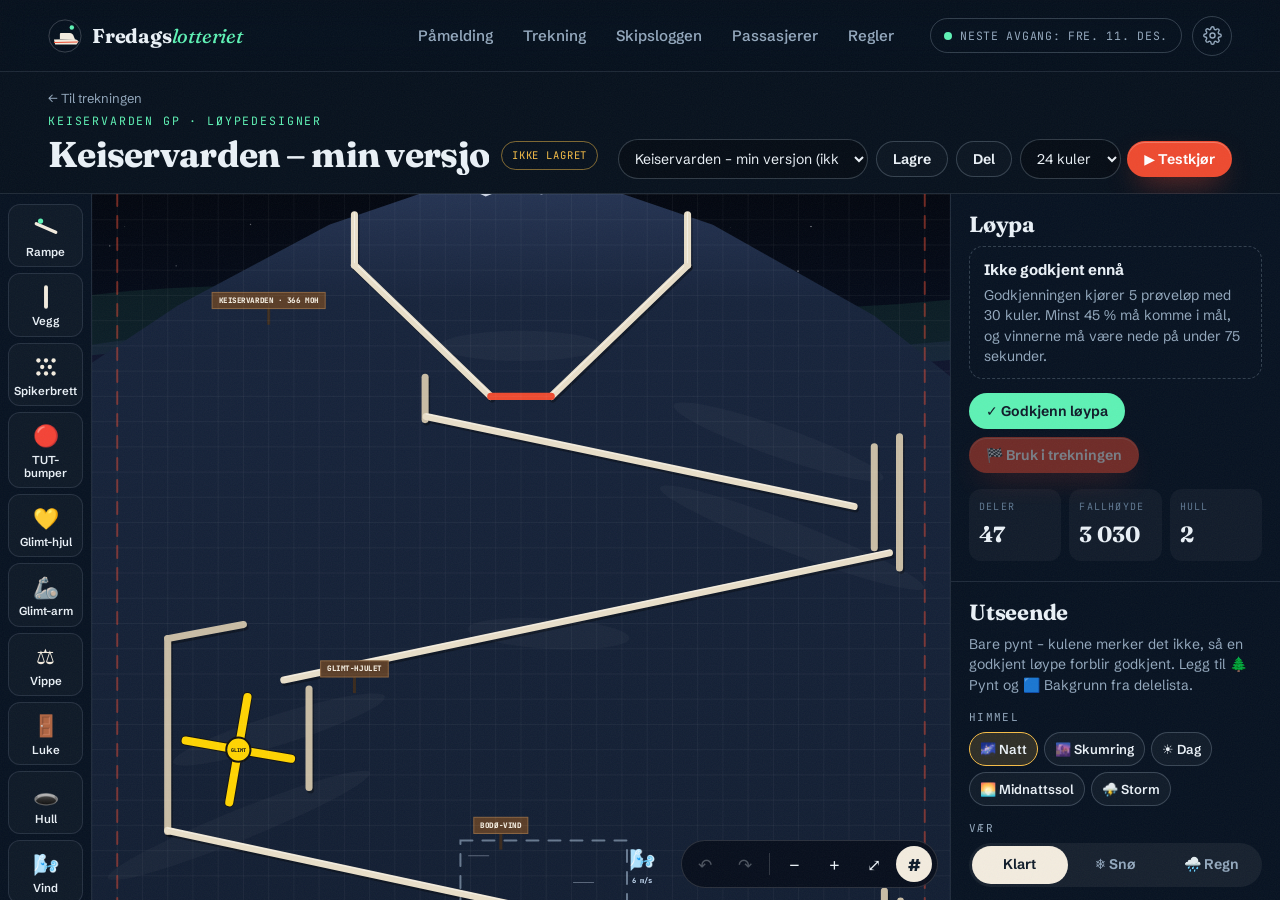
==== commit 2b37032b: "Update CSS and JS file versions across multiple HTML pages to v17; add debug log for error tracking." ====
--- a/designer.html
+++ b/designer.html
@@ -9,8 +9,8 @@
 <link rel="preconnect" href="https://fonts.googleapis.com">
 <link rel="preconnect" href="https://fonts.gstatic.com" crossorigin>
 <link rel="stylesheet" href="https://fonts.googleapis.com/css2?family=Fraunces:ital,opsz,wght,SOFT,WONK@0,9..144,100..900,0..100,0..1;1,9..144,100..900,0..100,0..1&family=JetBrains+Mono:wght@400;500;700&family=Schibsted+Grotesk:ital,wght@0,400..900;1,400..900&display=swap">
-<link rel="stylesheet" href="css/base.css?v=15">
-<link rel="stylesheet" href="css/designer.css?v=15">
+<link rel="stylesheet" href="css/base.css?v=17">
+<link rel="stylesheet" href="css/designer.css?v=17">
 </head>
 <body data-page="designer">
 <div class="grain" aria-hidden="true"></div>
@@ -67,12 +67,12 @@
   <div class="dlg-btns"><button class="btn btn-ghost btn-small" value="cancel" type="submit" formnovalidate>Lukk</button><button type="button" class="btn btn-ghost btn-small" id="importGo">Åpne løypa</button></div>
 </form></dialog>
 
-<script src="js/util.js?v=15" defer></script>
-<script src="js/store.js?v=15" defer></script>
-<script src="js/events.js?v=15" defer></script>
-<script src="js/keiser-physics.js?v=15" defer></script>
-<script src="js/keiser-draw.js?v=15" defer></script>
-<script src="js/shell.js?v=15" defer></script>
-<script src="js/pages/designer.js?v=15" defer></script>
+<script src="js/util.js?v=17" defer></script>
+<script src="js/store.js?v=17" defer></script>
+<script src="js/events.js?v=17" defer></script>
+<script src="js/keiser-physics.js?v=17" defer></script>
+<script src="js/keiser-draw.js?v=17" defer></script>
+<script src="js/shell.js?v=17" defer></script>
+<script src="js/pages/designer.js?v=17" defer></script>
 </body>
 </html>
--- a/css/designer.css
+++ b/css/designer.css
@@ -26,6 +26,7 @@
 .dz-pal button:active { transform: scale(.95); }
 .dz-ico { display: grid; place-items: center; width: 30px; height: 30px; font-size: 21px; line-height: 1; color: var(--paper); }
 .dz-ico svg, .dz-piece-ico svg { width: 26px; height: 26px; }
+.dz-pal-h { flex: none; margin: 8px 0 0; padding-top: 8px; border-top: 1px solid var(--line); font-family: var(--ff-mono); font-size: 9.5px; letter-spacing: .1em; text-transform: uppercase; text-align: center; color: var(--dim); }
 
 .dz-stage { position: relative; min-width: 0; min-height: 0; overflow: hidden; background: #02060f; }
 .dz-canvas { position: absolute; inset: 0; width: 100%; height: 100%; touch-action: none; cursor: grab; }
@@ -115,6 +116,11 @@
 .dz-step-x:hover:not(:disabled) { background: rgba(255, 255, 255, .08); color: var(--text); }
 .dz-step-x:disabled { opacity: .3; }
 .dz-step-x.on { background: rgba(246, 189, 71, .22); }
+.dz-step-x.dz-mag { opacity: .45; filter: grayscale(1); }
+.dz-step-x.dz-mag.on { opacity: 1; filter: none; background: rgba(255, 82, 82, .18); }
+.dz-step.is-drop { border-color: rgba(255, 82, 82, .45); background: rgba(255, 82, 82, .06); }
+.dz-drop { font-style: normal; font-weight: 700; color: #ff8a8a; }
+.dz-magnote b { color: var(--text); font-weight: 650; }
 .dz-step-r { display: grid; grid-template-columns: 30px minmax(0, 1fr); align-items: center; gap: 8px; font-family: var(--ff-mono); font-size: 10px; letter-spacing: .1em; text-transform: uppercase; color: var(--dim); }
 .dz-step input[type="range"] { width: 100%; accent-color: var(--sun); }
 .dz-step .dz-seg { margin-top: 6px; }
@@ -122,6 +128,9 @@
 .dz-step .warn { display: block; margin-top: 5px; font-size: 12.5px; color: var(--sun); }
 .dz-add { margin-bottom: 14px; }
 .dz-presets button.on { border-color: var(--sun); background: rgba(246, 189, 71, .16); }
+.dz-motion .dz-field .dz-btns + .dz-seg, .dz-motion .dz-field .dz-seg + .dz-seg { margin-top: 6px; }
+.dz-motion .dz-field .dz-add { margin-bottom: 0; }
+.dz-motion .dz-seg button { padding: 7px 8px; font-size: 13px; }
 
 /* farger og pynt */
 .dz-swatches { display: flex; flex-wrap: wrap; gap: 6px; }
@@ -145,6 +154,7 @@
   .dz-pal { flex-direction: row; overflow-x: auto; overflow-y: hidden; padding: 8px; border-right: 0; border-bottom: 1px solid var(--line); scrollbar-width: none; }
   .dz-pal::-webkit-scrollbar { display: none; }
   .dz-pal button { flex: none; width: 74px; }
+  .dz-pal-h { align-self: center; margin: 0 2px; padding: 0 0 0 8px; border-top: 0; border-left: 1px solid var(--line); writing-mode: vertical-rl; }
   .dz-stage { height: 62vh; min-height: 340px; }
   .dz-panel { border-left: 0; border-top: 1px solid var(--line); }
   .dz-acts { width: 100%; }
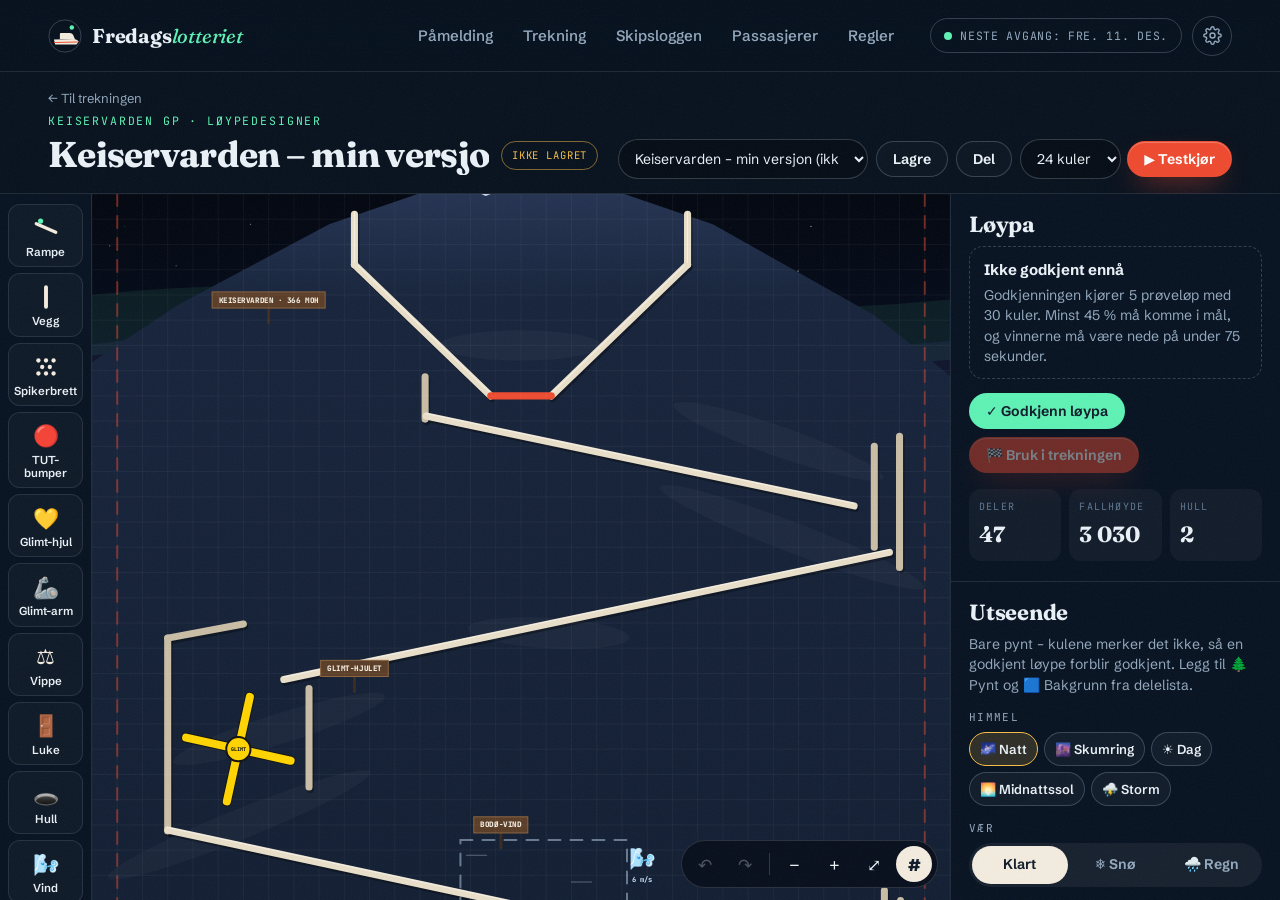
==== commit ae5a7d00: "Refactor code structure for improved readability and maintainability" ====
--- a/designer.html
+++ b/designer.html
@@ -9,8 +9,8 @@
 <link rel="preconnect" href="https://fonts.googleapis.com">
 <link rel="preconnect" href="https://fonts.gstatic.com" crossorigin>
 <link rel="stylesheet" href="https://fonts.googleapis.com/css2?family=Fraunces:ital,opsz,wght,SOFT,WONK@0,9..144,100..900,0..100,0..1;1,9..144,100..900,0..100,0..1&family=JetBrains+Mono:wght@400;500;700&family=Schibsted+Grotesk:ital,wght@0,400..900;1,400..900&display=swap">
-<link rel="stylesheet" href="css/base.css?v=17">
-<link rel="stylesheet" href="css/designer.css?v=17">
+<link rel="stylesheet" href="css/base.css?v=19">
+<link rel="stylesheet" href="css/designer.css?v=19">
 </head>
 <body data-page="designer">
 <div class="grain" aria-hidden="true"></div>
@@ -67,12 +67,12 @@
   <div class="dlg-btns"><button class="btn btn-ghost btn-small" value="cancel" type="submit" formnovalidate>Lukk</button><button type="button" class="btn btn-ghost btn-small" id="importGo">Åpne løypa</button></div>
 </form></dialog>
 
-<script src="js/util.js?v=17" defer></script>
-<script src="js/store.js?v=17" defer></script>
-<script src="js/events.js?v=17" defer></script>
-<script src="js/keiser-physics.js?v=17" defer></script>
-<script src="js/keiser-draw.js?v=17" defer></script>
-<script src="js/shell.js?v=17" defer></script>
-<script src="js/pages/designer.js?v=17" defer></script>
+<script src="js/util.js?v=19" defer></script>
+<script src="js/store.js?v=19" defer></script>
+<script src="js/events.js?v=19" defer></script>
+<script src="js/keiser-physics.js?v=19" defer></script>
+<script src="js/keiser-draw.js?v=19" defer></script>
+<script src="js/shell.js?v=19" defer></script>
+<script src="js/pages/designer.js?v=19" defer></script>
 </body>
 </html>
--- a/css/base.css
+++ b/css/base.css
@@ -140,6 +140,8 @@
 .field-wide { grid-column: 1 / -1; }
 .check { display: flex; gap: 12px; align-items: flex-start; margin-bottom: 12px; color: var(--muted); cursor: pointer; }
 .check input { width: 20px; height: 20px; margin: 2px 0 0; accent-color: var(--aurora); flex: none; }
+.check small { display: block; margin-top: 2px; font-size: 13.5px; line-height: 1.45; color: var(--dim); }
+.field-input:disabled { opacity: .5; cursor: not-allowed; }
 .dlg-foot { display: flex; flex-wrap: wrap; justify-content: space-between; align-items: center; gap: 16px; margin-top: 10px; }
 .dlg-btns { display: flex; gap: 10px; justify-content: flex-end; }
 .dlg-small { width: min(440px, calc(100vw - 32px)); }
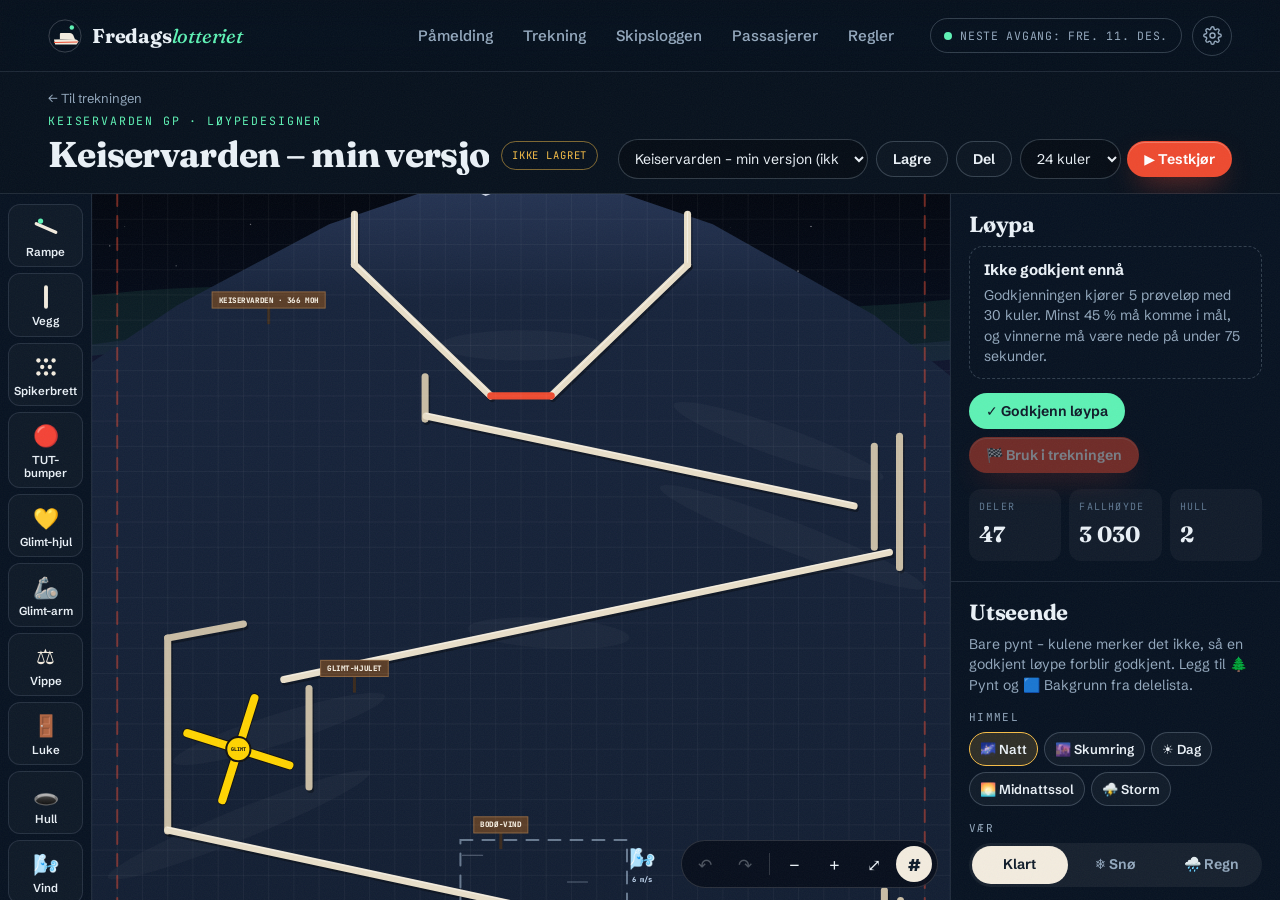
==== commit bc88dd17: "feat: Add scheduling options and Christmas theme for the lottery - Implemented a new scheduling feat" ====
--- a/designer.html
+++ b/designer.html
@@ -9,8 +9,8 @@
 <link rel="preconnect" href="https://fonts.googleapis.com">
 <link rel="preconnect" href="https://fonts.gstatic.com" crossorigin>
 <link rel="stylesheet" href="https://fonts.googleapis.com/css2?family=Fraunces:ital,opsz,wght,SOFT,WONK@0,9..144,100..900,0..100,0..1;1,9..144,100..900,0..100,0..1&family=JetBrains+Mono:wght@400;500;700&family=Schibsted+Grotesk:ital,wght@0,400..900;1,400..900&display=swap">
-<link rel="stylesheet" href="css/base.css?v=19">
-<link rel="stylesheet" href="css/designer.css?v=19">
+<link rel="stylesheet" href="css/base.css?v=23">
+<link rel="stylesheet" href="css/designer.css?v=23">
 </head>
 <body data-page="designer">
 <div class="grain" aria-hidden="true"></div>
@@ -67,12 +67,12 @@
   <div class="dlg-btns"><button class="btn btn-ghost btn-small" value="cancel" type="submit" formnovalidate>Lukk</button><button type="button" class="btn btn-ghost btn-small" id="importGo">Åpne løypa</button></div>
 </form></dialog>
 
-<script src="js/util.js?v=19" defer></script>
-<script src="js/store.js?v=19" defer></script>
-<script src="js/events.js?v=19" defer></script>
-<script src="js/keiser-physics.js?v=19" defer></script>
-<script src="js/keiser-draw.js?v=19" defer></script>
-<script src="js/shell.js?v=19" defer></script>
-<script src="js/pages/designer.js?v=19" defer></script>
+<script src="js/util.js?v=23" defer></script>
+<script src="js/store.js?v=23" defer></script>
+<script src="js/events.js?v=23" defer></script>
+<script src="js/keiser-physics.js?v=23" defer></script>
+<script src="js/keiser-draw.js?v=23" defer></script>
+<script src="js/shell.js?v=23" defer></script>
+<script src="js/pages/designer.js?v=23" defer></script>
 </body>
 </html>
--- a/css/base.css
+++ b/css/base.css
@@ -75,6 +75,9 @@
 .field-input:focus { border-color: var(--aurora); box-shadow: 0 0 0 4px rgba(94, 242, 181, .15); }
 .field-input::placeholder { color: var(--dim); }
 .field-input.shake { animation: inputShake .4s; border-color: var(--red); }
+select.field-input { cursor: pointer; }
+select.field-input option { background: var(--bg-2); color: var(--text); }
+.field-hint { display: block; margin-top: 7px; font-size: 13px; color: var(--muted); }
 @keyframes inputShake { 20%, 60% { transform: translateX(-6px); } 40%, 80% { transform: translateX(6px); } }
 .seg { display: flex; padding: 3px; border-radius: 999px; background: rgba(15, 27, 41, .08); }
 .seg button { min-width: 34px; padding: 6px 11px; border: 0; border-radius: 999px; background: transparent; font-family: var(--ff-mono); font-size: 13px; font-weight: 700; color: var(--ink-2); }
